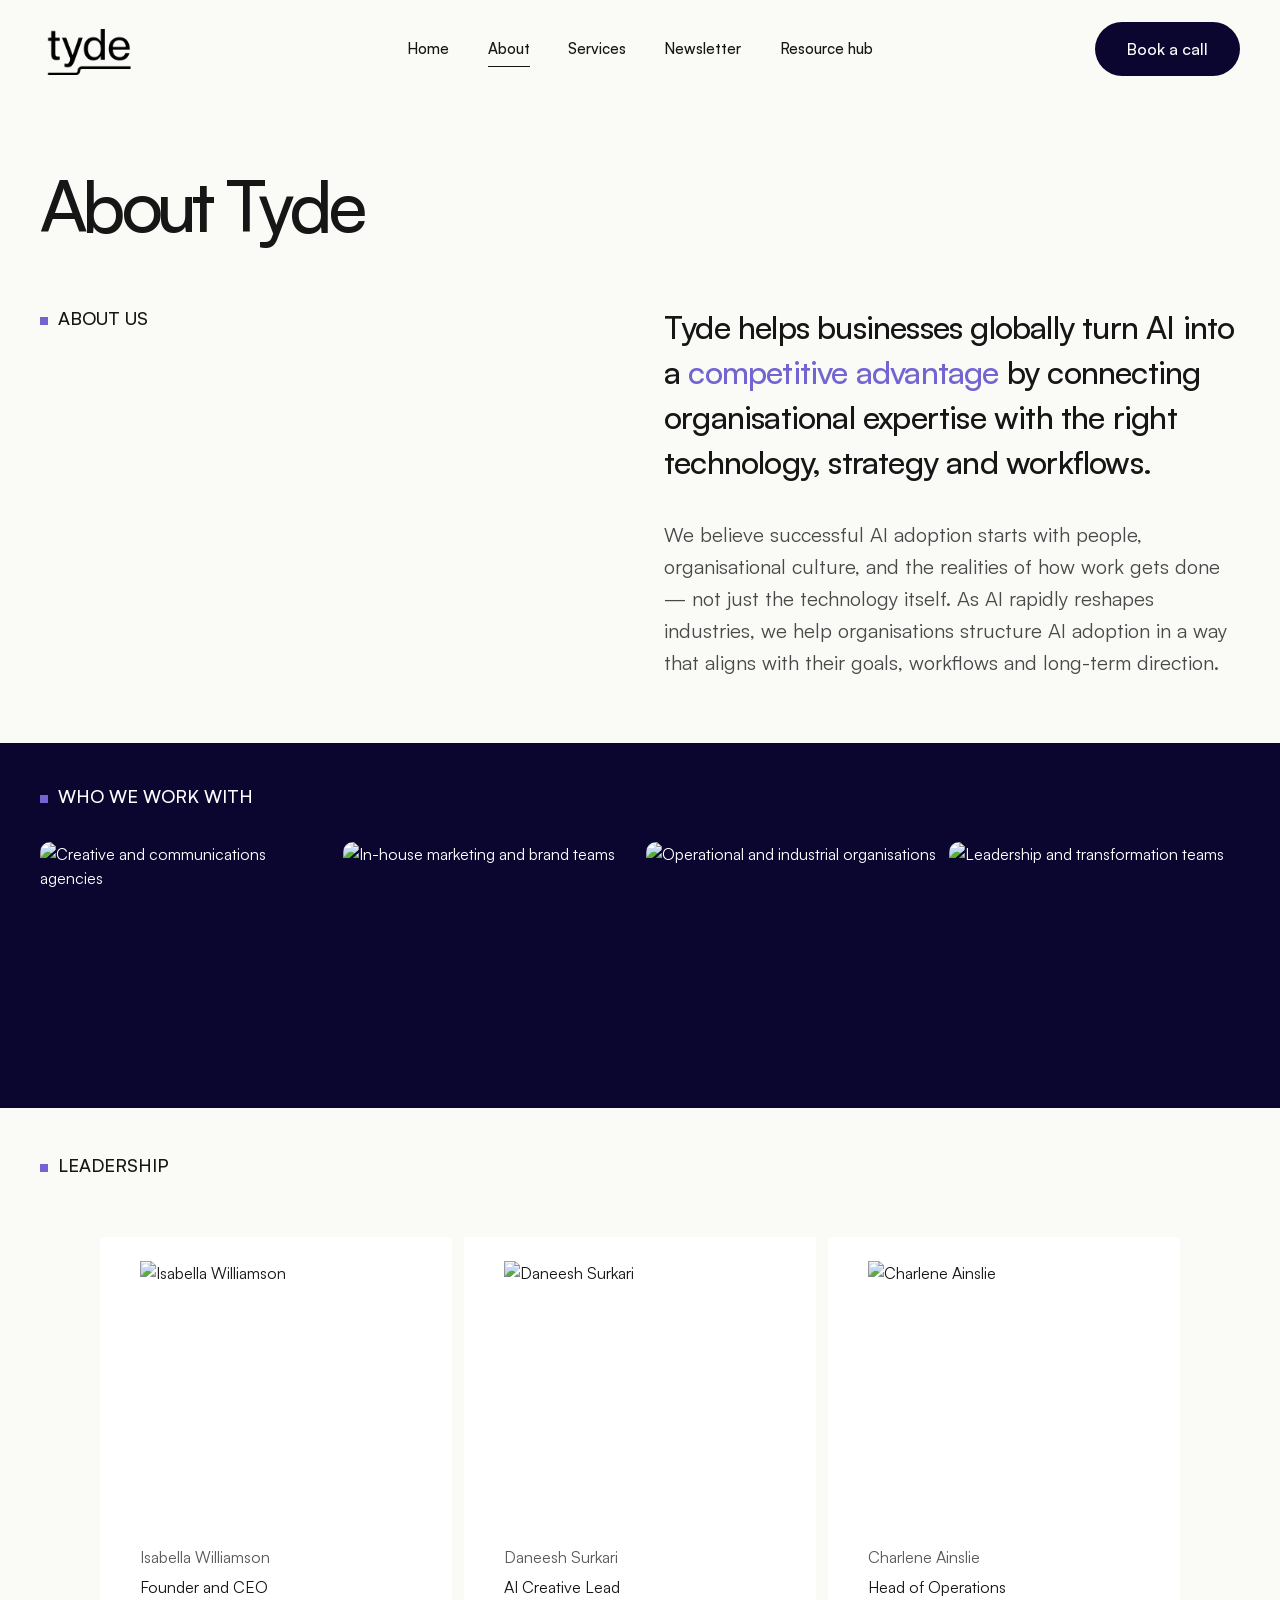
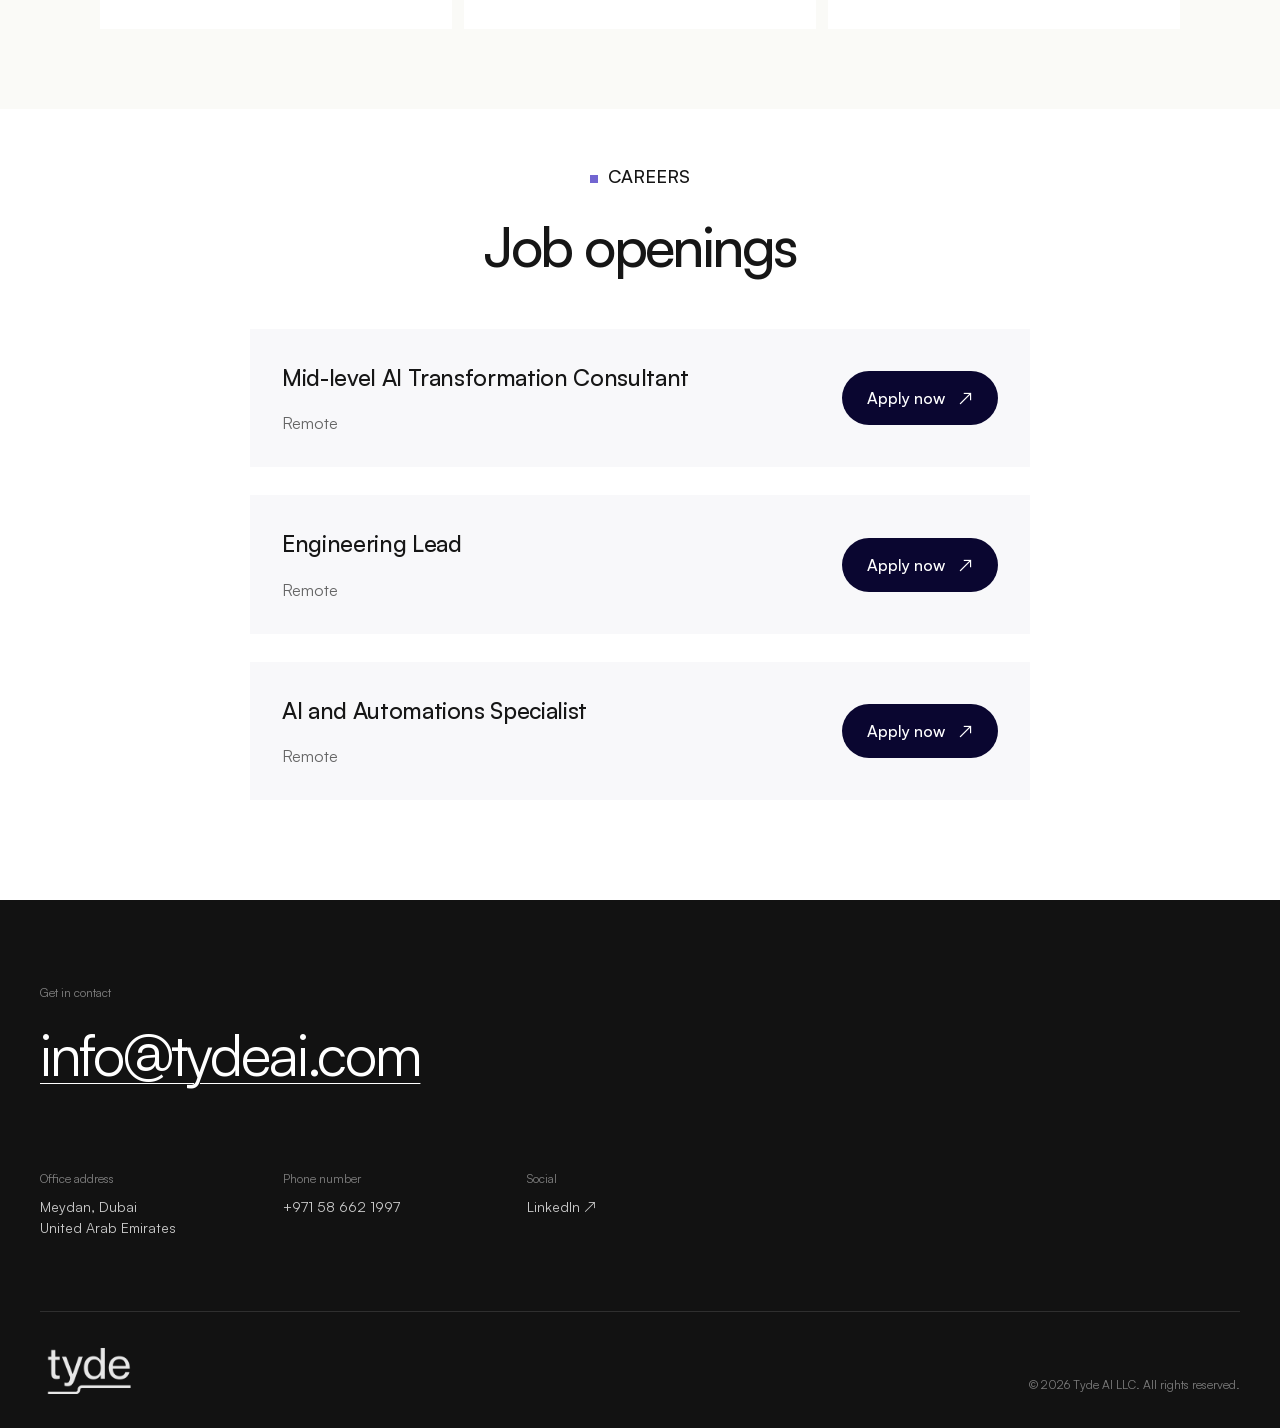
==== about/index.html @ 2a37d193 "adding sub pages" ====
<!doctype html>
<html lang="en">
  <head>
    <meta charset="UTF-8" />
    <meta name="viewport" content="width=device-width, initial-scale=1.0" />
    <meta name="description" content="Meet Tyde: the people helping organisations turn AI into a competitive advantage. Explore our leadership team and career opportunities." />
    <meta name="theme-color" content="#0a0630" />
    <meta property="og:title" content="About | Tyde" />
    <meta property="og:description" content="Meet Tyde: the people helping organisations turn AI into a competitive advantage. Explore our leadership team and career opportunities." />
    <meta property="og:type" content="website" />
    <meta property="og:image" content="https://tydeai.github.io/assets/tyde-social.png" />
    <title>About | Tyde</title>
    <link rel="icon" href="../assets/tyde-mark.png" />
    <link rel="stylesheet" href="../styles.css" />
    <link rel="stylesheet" href="../pages.css" />
    <script src="../script.js" defer></script>
  </head>
  <body class="inner-page about-page">
    <a class="skip-link" href="#main-content">Skip to main content</a>
    <header class="site-header" data-header>
      <div class="nav-shell">
        <a class="brand" href="../" aria-label="Tyde home"><img src="../assets/tyde-logo.png" alt="Tyde" width="98" height="98" /></a>
        <button class="menu-toggle" type="button" aria-expanded="false" aria-controls="primary-navigation" aria-label="Open navigation"><span></span><span></span></button>
        <nav id="primary-navigation" class="primary-nav" aria-label="Primary navigation">
          <a href="../">Home</a>
          <a href="../about/" aria-current="page">About</a>
          <a href="../services/">Services</a>
          <a href="../newsletter/">Newsletter</a>
          <a href="../resources/">Resource hub</a>
          <a class="mobile-nav-cta" href="#contact">Book a call ↗</a>
        </nav>
        <a class="button button--dark header-cta" href="#contact">Book a call</a>
      </div>
    </header>
    <main id="main-content">
      <section class="page-intro" aria-labelledby="about-title">
        <div class="section-shell">
          <h1 id="about-title" class="page-title">About Tyde</h1>
          <div class="intro-grid">
            <p class="page-kicker">About us</p>
            <div class="intro-copy">
              <h2>Tyde helps businesses globally turn AI into a <span class="accent-text">competitive advantage</span> by connecting organisational expertise with the right technology, strategy and workflows.</h2>
              <p>We believe successful AI adoption starts with people, organisational culture, and the realities of how work gets done — not just the technology itself. As AI rapidly reshapes industries, we help organisations structure AI adoption in a way that aligns with their goals, workflows and long-term direction.</p>
            </div>
          </div>
        </div>
      </section>
      <section class="audience-section" aria-labelledby="audience-title">
        <div class="section-shell">
          <h2 id="audience-title" class="page-kicker">Who we work with</h2>
          <div class="audience-grid">
            <img src="../assets/about/audience-1.png" alt="Creative and communications agencies" width="380" height="290" loading="lazy" />
            <img src="../assets/about/audience-2.png" alt="In-house marketing and brand teams" width="380" height="290" loading="lazy" />
            <img src="../assets/about/audience-3.png" alt="Operational and industrial organisations" width="380" height="290" loading="lazy" />
            <img src="../assets/about/audience-4.png" alt="Leadership and transformation teams" width="380" height="290" loading="lazy" />
          </div>
        </div>
      </section>
      <section class="leadership-section" aria-labelledby="leadership-title">
        <div class="section-shell">
          <h2 id="leadership-title" class="page-kicker">Leadership</h2>
          <div class="team-grid">
            <article class="team-card">
              <img src="../assets/about/isabella-williamson.png" alt="Isabella Williamson" width="400" height="400" loading="lazy" />
              <h3>Isabella Williamson</h3>
              <p>Founder and CEO</p>
            </article>
            <article class="team-card">
              <img src="../assets/about/daneesh-surkari.png" alt="Daneesh Surkari" width="400" height="400" loading="lazy" />
              <h3>Daneesh Surkari</h3>
              <p>AI Creative Lead</p>
            </article>
            <article class="team-card">
              <img src="../assets/about/charlene-ainslie.png" alt="Charlene Ainslie" width="400" height="400" loading="lazy" />
              <h3>Charlene Ainslie</h3>
              <p>Head of Operations</p>
            </article>
          </div>
        </div>
      </section>
      <section class="careers-section" aria-labelledby="careers-title">
        <div class="section-shell">
          <p class="page-kicker">Careers</p>
          <h2 id="careers-title">Job openings</h2>
          <div class="job-list">
            <article class="job-card">
              <div><h3>Mid-level AI Transformation Consultant</h3><p>Remote</p></div>
              <a class="button button--dark" href="https://www.linkedin.com/company/102561746" target="_blank" rel="noopener noreferrer" aria-label="Apply for Mid-level AI Transformation Consultant on LinkedIn">Apply now <span aria-hidden="true">↗</span></a>
            </article>
            <article class="job-card">
              <div><h3>Engineering Lead</h3><p>Remote</p></div>
              <a class="button button--dark" href="https://www.linkedin.com/company/102561746" target="_blank" rel="noopener noreferrer" aria-label="Apply for Engineering Lead on LinkedIn">Apply now <span aria-hidden="true">↗</span></a>
            </article>
            <article class="job-card">
              <div><h3>AI and Automations Specialist</h3><p>Remote</p></div>
              <a class="button button--dark" href="https://www.linkedin.com/company/102561746" target="_blank" rel="noopener noreferrer" aria-label="Apply for AI and Automations Specialist on LinkedIn">Apply now <span aria-hidden="true">↗</span></a>
            </article>
          </div>
        </div>
      </section>
    </main>

    <footer id="contact" class="site-footer">
      <div class="footer-shell">
        <div class="footer-intro">
          <p>Get in contact</p>
          <a href="mailto:info@tydeai.com">info@tydeai.com</a>
        </div>
        <div class="footer-details">
          <div><p>Office address</p><address>Meydan, Dubai<br />United Arab Emirates</address></div>
          <div><p>Phone number</p><a href="tel:+971586621997">+971 58 662 1997</a></div>
          <div><p>Social</p><a href="https://www.linkedin.com/company/102561746" target="_blank" rel="noopener noreferrer">LinkedIn ↗</a></div>
        </div>
        <div class="footer-bottom">
          <a class="brand brand--footer" href="../" aria-label="Tyde home"><img src="../assets/tyde-logo.png" alt="Tyde" width="98" height="98" /></a>
          <p>© <span data-year>2026</span> Tyde AI LLC. All rights reserved.</p>
        </div>
      </div>
    </footer>
  </body>
</html>
---- styles.css ----
@font-face {
  font-family: "Satoshi";
  src: url("assets/fonts/satoshi-regular.woff2") format("woff2");
  font-display: swap;
  font-style: normal;
  font-weight: 400;
}

@font-face {
  font-family: "Satoshi";
  src: url("assets/fonts/satoshi-medium.woff2") format("woff2");
  font-display: swap;
  font-style: normal;
  font-weight: 500 600;
}

@font-face {
  font-family: "Satoshi";
  src: url("assets/fonts/satoshi-bold.woff2") format("woff2");
  font-display: swap;
  font-style: normal;
  font-weight: 700;
}

:root {
  --ink: #161616;
  --navy: #0a0630;
  --navy-soft: #171143;
  --violet: #7265d1;
  --violet-light: #aaa0f0;
  --paper: #fafaf7;
  --white: #ffffff;
  --line: rgba(22, 22, 22, 0.16);
  --dark-line: rgba(255, 255, 255, 0.18);
  --shell: min(1280px, calc(100vw - 80px));
  --radius-pill: 999px;
  --ease: cubic-bezier(0.2, 0.75, 0.25, 1);
}

* {
  box-sizing: border-box;
}

html {
  scroll-behavior: smooth;
  scroll-padding-top: 110px;
}

body {
  margin: 0;
  background: var(--paper);
  color: var(--ink);
  font-family: "Satoshi", Arial, sans-serif;
  font-size: 16px;
  line-height: 1.5;
  -webkit-font-smoothing: antialiased;
}

body.nav-open {
  overflow: hidden;
}

a {
  color: inherit;
}

button,
a {
  -webkit-tap-highlight-color: transparent;
}

button {
  font: inherit;
}

img,
svg {
  display: block;
  max-width: 100%;
}

h1,
h2,
h3,
p,
blockquote {
  margin: 0;
}

[hidden] {
  display: none !important;
}

.skip-link {
  position: fixed;
  top: 12px;
  left: 12px;
  z-index: 100;
  padding: 10px 16px;
  border-radius: var(--radius-pill);
  background: var(--white);
  color: var(--ink);
  transform: translateY(-180%);
  transition: transform 180ms ease;
}

.skip-link:focus {
  transform: translateY(0);
}

.site-header {
  position: fixed;
  inset: 0 0 auto;
  z-index: 30;
  padding: 22px 0;
  transition: background 250ms ease, padding 250ms ease, box-shadow 250ms ease;
}

.site-header.is-scrolled {
  padding: 14px 0;
  background: rgba(250, 250, 247, 0.9);
  box-shadow: 0 1px 0 rgba(22, 22, 22, 0.08);
  backdrop-filter: blur(18px);
}

.nav-shell,
.section-shell,
.footer-shell {
  width: var(--shell);
  margin-inline: auto;
}

.nav-shell {
  display: grid;
  grid-template-columns: 1fr auto 1fr;
  align-items: center;
}

.brand {
  display: block;
  width: 98px;
  height: 52px;
  overflow: hidden;
  text-decoration: none;
}

.brand img {
  width: 98px;
  height: auto;
  max-width: none;
  transform: translateY(-20px);
}

.primary-nav {
  display: flex;
  align-items: center;
  gap: clamp(22px, 3vw, 42px);
}

.primary-nav a {
  position: relative;
  color: var(--ink);
  font-size: 15px;
  font-weight: 500;
  text-decoration: none;
}

.primary-nav a::after {
  position: absolute;
  right: 0;
  bottom: -7px;
  left: 0;
  height: 1px;
  background: currentColor;
  content: "";
  transform: scaleX(0);
  transform-origin: right;
  transition: transform 220ms var(--ease);
}

.primary-nav a:hover::after,
.primary-nav a:focus-visible::after,
.primary-nav a[aria-current="page"]::after {
  transform: scaleX(1);
  transform-origin: left;
}

.button {
  display: inline-flex;
  align-items: center;
  justify-content: center;
  min-height: 54px;
  padding: 0 29px;
  border: 1px solid transparent;
  border-radius: var(--radius-pill);
  font-weight: 600;
  text-decoration: none;
  transition: background 220ms ease, color 220ms ease, transform 220ms var(--ease), border-color 220ms ease;
}

.button:hover {
  transform: translateY(-2px);
}

.button--dark {
  background: var(--navy);
  color: var(--white);
}

.button--dark:hover,
.button--dark:focus-visible {
  background: var(--violet);
}

.header-cta {
  justify-self: end;
  min-height: 54px;
  padding-inline: 31px;
}

.menu-toggle {
  display: none;
}

.primary-nav .mobile-nav-cta {
  display: none;
}

:focus-visible {
  outline: 2px solid var(--violet);
  outline-offset: 5px;
}

.text-link {
  display: inline-flex;
  align-items: center;
  gap: 16px;
  margin-top: 28px;
  padding-bottom: 6px;
  border-bottom: 1px solid currentColor;
  font-weight: 500;
  text-decoration: none;
}

.hero {
  position: relative;
  display: flex;
  min-height: 670px;
  padding: 150px 0 50px;
  overflow: hidden;
}

.dot-grid {
  background-color: var(--paper);
  background-image: radial-gradient(rgba(10, 6, 48, 0.08) 1.05px, transparent 1.05px);
  background-size: 23px 23px;
}

.hero::after {
  position: absolute;
  top: 80px;
  right: -190px;
  width: 660px;
  height: 660px;
  border: 1px solid rgba(114, 101, 209, 0.15);
  border-radius: 50%;
  content: "";
  pointer-events: none;
}

.hero-inner {
  position: relative;
  z-index: 1;
  display: flex;
  flex: 0 1 var(--shell);
  flex-direction: column;
  width: var(--shell);
  margin-inline: auto;
}

.eyebrow,
.section-kicker {
  text-transform: uppercase;
  letter-spacing: 0.12em;
  font-size: 12px;
  font-weight: 600;
}

.eyebrow {
  display: flex;
  align-items: center;
  gap: 16px;
  margin-top: 20px;
  text-transform: none;
  letter-spacing: 0;
  font-size: 18px;
  font-weight: 400;
}

.eyebrow span {
  width: 30px;
  height: 1px;
  background: currentColor;
}

.hero-title {
  max-width: 780px;
  min-height: 3.6em;
  margin-top: 36px;
  font-size: clamp(56px, 5.56vw, 80px);
  font-weight: 500;
  letter-spacing: -0.05em;
  line-height: 1.2;
  white-space: pre-line;
}

.hero-title::after {
  display: inline-block;
  width: 0.08em;
  height: 0.74em;
  margin-left: 0.08em;
  background: var(--violet);
  content: "";
  animation: blink 900ms steps(2, start) infinite;
}

.hero-title.is-complete::after {
  opacity: 0;
  animation: none;
}

.hero-footer {
  display: flex;
  align-items: flex-end;
  justify-content: space-between;
  margin-top: auto;
}

.social-link {
  display: grid;
  width: 42px;
  height: 42px;
  border: 1px solid rgba(22, 22, 22, 0.25);
  border-radius: 50%;
  place-items: center;
  font-size: 13px;
  font-weight: 600;
  text-decoration: none;
  transition: background 200ms ease, color 200ms ease;
}

.social-link:hover,
.social-link:focus-visible {
  background: var(--navy);
  color: var(--white);
}

.section-dark {
  background: var(--navy);
  color: var(--white);
}

.quote-panel {
  display: grid;
  min-height: 365px;
  padding: 72px 24px;
  place-items: center;
}

.quote-inner {
  width: min(700px, 100%);
  text-align: center;
}

.quote-inner blockquote {
  color: var(--violet);
  font-size: clamp(25px, 2.4vw, 36px);
  font-weight: 400;
  letter-spacing: -0.035em;
  line-height: 1.24;
}

.quote-inner blockquote strong {
  color: var(--white);
  font-weight: 400;
}

.quote-inner p {
  margin-top: 25px;
  color: rgba(255, 255, 255, 0.65);
  font-size: 14px;
}

.logo-strip {
  overflow: hidden;
  border-bottom: 1px solid var(--line);
  background: var(--white);
}

.logo-track {
  display: flex;
  width: max-content;
  animation: marquee 32s linear infinite;
}

.logo-set {
  display: grid;
  grid-template-columns: repeat(8, 175px);
}

.logo-set img {
  width: 100%;
  height: 140px;
  padding: 18px;
  border-right: 1px solid rgba(22, 22, 22, 0.06);
  object-fit: contain;
  filter: grayscale(1);
}

.logo-strip:hover .logo-track {
  animation-play-state: paused;
}

.services {
  padding: 120px 0 130px;
}

.services .section-kicker,
.testimonials .section-kicker {
  color: var(--violet-light);
}

.services-layout {
  display: grid;
  grid-template-columns: minmax(260px, 0.8fr) minmax(480px, 1.2fr);
  gap: clamp(50px, 8vw, 120px);
  margin-top: 34px;
}

.services-intro h2,
.partner-heading h2,
.cta-inner h2 {
  font-size: clamp(42px, 6vw, 78px);
  font-weight: 400;
  letter-spacing: -0.052em;
  line-height: 1.03;
}

.services-intro p {
  max-width: 430px;
  margin-top: 30px;
  color: rgba(255, 255, 255, 0.65);
  font-size: 18px;
}

.accordion {
  border-top: 1px solid var(--dark-line);
}

.accordion-item {
  border-bottom: 1px solid var(--dark-line);
}

.accordion-item h3 {
  font-size: inherit;
}

.accordion-item button {
  display: flex;
  align-items: center;
  justify-content: space-between;
  width: 100%;
  padding: 23px 0;
  border: 0;
  background: none;
  color: var(--white);
  cursor: pointer;
  text-align: left;
  font-size: clamp(18px, 2vw, 23px);
}

.accordion-icon {
  position: relative;
  flex: 0 0 32px;
  width: 32px;
  height: 32px;
  margin-left: 20px;
  border: 1px solid rgba(255, 255, 255, 0.42);
  border-radius: 50%;
}

.accordion-icon::before,
.accordion-icon::after {
  position: absolute;
  top: 50%;
  left: 50%;
  width: 12px;
  height: 1px;
  background: var(--white);
  content: "";
  transform: translate(-50%, -50%);
  transition: transform 220ms ease;
}

.accordion-icon::after {
  transform: translate(-50%, -50%) rotate(90deg);
}

.accordion-item.is-open .accordion-icon::after {
  transform: translate(-50%, -50%) rotate(0deg);
}

.accordion-panel {
  display: grid;
  grid-template-rows: 0fr;
  opacity: 0;
  transition: grid-template-rows 360ms var(--ease), opacity 300ms ease;
}

.accordion-panel > div {
  overflow: hidden;
}

.accordion-panel p {
  max-width: 610px;
  padding: 0 54px 26px 0;
  color: rgba(255, 255, 255, 0.65);
  line-height: 1.7;
}

.accordion-item.is-open .accordion-panel {
  grid-template-rows: 1fr;
  opacity: 1;
}

.partner-section {
  padding: 130px 0;
  overflow: hidden;
}

.partner-heading {
  display: grid;
  grid-template-columns: 0.55fr 1.45fr;
  align-items: start;
  gap: 40px;
}

.partner-heading h2 {
  max-width: 840px;
}

.partner-heading h2 span {
  color: var(--violet);
}

.partner-copy {
  max-width: 670px;
  margin: 48px 0 78px auto;
  color: #555;
  font-size: 18px;
  line-height: 1.65;
}

.partner-grid {
  display: grid;
  grid-template-columns: repeat(3, 1fr);
  border-top: 1px solid var(--line);
  border-bottom: 1px solid var(--line);
}

.partner-card {
  position: relative;
  min-height: 430px;
  padding: 40px 34px 36px;
  border-right: 1px solid var(--line);
  transition: background 280ms ease, color 280ms ease, transform 280ms var(--ease);
}

.partner-card:last-child {
  border-right: 0;
}

.partner-card:hover {
  z-index: 1;
  background: var(--navy);
  color: var(--white);
  transform: translateY(-9px);
}

.line-icon {
  width: 52px;
  height: 52px;
  color: var(--violet);
}

.line-icon svg {
  fill: none;
  stroke: currentColor;
  stroke-linecap: round;
  stroke-linejoin: round;
  stroke-width: 1.5;
}

.card-number {
  position: absolute;
  top: 42px;
  right: 34px;
  color: #888;
  font-size: 12px;
}

.partner-card h3 {
  max-width: 250px;
  margin-top: 80px;
  font-size: clamp(24px, 2.7vw, 34px);
  font-weight: 400;
  letter-spacing: -0.035em;
  line-height: 1.12;
}

.partner-card > p:not(.card-number) {
  margin-top: 18px;
  color: #666;
}

.partner-card:hover > p:not(.card-number) {
  color: rgba(255, 255, 255, 0.68);
}

.partner-card a {
  position: absolute;
  right: 34px;
  bottom: 34px;
  left: 34px;
  display: flex;
  justify-content: space-between;
  padding-top: 18px;
  border-top: 1px solid var(--line);
  font-size: 14px;
  font-weight: 600;
  text-decoration: none;
}

.partner-card:hover a {
  border-color: var(--dark-line);
}

.testimonials {
  padding: 108px 0 112px;
}

.testimonial-topline {
  display: flex;
  align-items: center;
  justify-content: space-between;
}

.carousel-controls {
  display: flex;
  gap: 10px;
}

.carousel-controls button {
  display: grid;
  width: 44px;
  height: 44px;
  border: 1px solid var(--dark-line);
  border-radius: 50%;
  background: transparent;
  color: var(--white);
  cursor: pointer;
  place-items: center;
  transition: background 180ms ease, color 180ms ease;
}

.carousel-controls button:hover,
.carousel-controls button:focus-visible {
  background: var(--white);
  color: var(--navy);
}

.testimonial-stage {
  position: relative;
  min-height: 360px;
  margin-top: 68px;
}

.testimonial-slide {
  display: grid;
  grid-template-columns: 1.5fr 0.5fr;
  gap: clamp(50px, 8vw, 120px);
  align-items: end;
  animation: testimonialIn 500ms var(--ease) both;
}

.testimonial-slide blockquote {
  color: var(--white);
  font-size: clamp(29px, 4vw, 52px);
  font-weight: 400;
  letter-spacing: -0.04em;
  line-height: 1.18;
}

.testimonial-slide p {
  padding-bottom: 8px;
  color: rgba(255, 255, 255, 0.56);
  font-size: 14px;
}

.testimonial-slide p strong,
.testimonial-slide p span {
  display: block;
}

.testimonial-slide p strong {
  margin-bottom: 6px;
  color: var(--white);
  font-size: 16px;
  font-weight: 500;
}

.carousel-dots {
  display: flex;
  gap: 8px;
  margin-top: 34px;
}

.carousel-dots button {
  width: 28px;
  height: 3px;
  padding: 0;
  border: 0;
  background: rgba(255, 255, 255, 0.25);
  cursor: pointer;
  transition: background 180ms ease, width 240ms var(--ease);
}

.carousel-dots button.is-active {
  width: 54px;
  background: var(--violet-light);
}

.cta-section {
  position: relative;
  display: grid;
  min-height: 530px;
  padding: 90px 24px;
  overflow: hidden;
  place-items: center;
  text-align: center;
}

.cta-inner {
  position: relative;
  z-index: 1;
  width: min(850px, 100%);
}

.cta-inner h2 {
  margin: 18px 0 36px;
}

.cta-orbit {
  position: absolute;
  border: 1px solid rgba(114, 101, 209, 0.22);
  border-radius: 50%;
}

.cta-orbit--one {
  width: 430px;
  height: 430px;
  top: -280px;
  left: -130px;
}

.cta-orbit--two {
  right: -220px;
  bottom: -380px;
  width: 650px;
  height: 650px;
  box-shadow: 0 0 0 100px rgba(114, 101, 209, 0.035), 0 0 0 200px rgba(114, 101, 209, 0.025);
}

.site-footer {
  padding: 84px 0 34px;
  background: #121212;
  color: var(--white);
}

.footer-intro {
  display: flex;
  flex-direction: column;
  gap: 9px;
}

.footer-intro p,
.footer-details p {
  color: rgba(255, 255, 255, 0.47);
  font-size: 12px;
}

.footer-intro > a {
  width: fit-content;
  font-size: clamp(31px, 4.5vw, 58px);
  letter-spacing: -0.04em;
  text-decoration-thickness: 1px;
  text-underline-offset: 7px;
}

.footer-details {
  display: grid;
  grid-template-columns: repeat(3, 1fr);
  gap: 30px;
  max-width: 700px;
  margin-top: 72px;
}

.footer-details address,
.footer-details a {
  display: inline-block;
  margin-top: 8px;
  color: rgba(255, 255, 255, 0.78);
  font-size: 14px;
  font-style: normal;
  text-decoration: none;
}

.footer-bottom {
  display: flex;
  align-items: flex-end;
  justify-content: space-between;
  margin-top: 72px;
  padding-top: 30px;
  border-top: 1px solid rgba(255, 255, 255, 0.12);
}

.brand--footer {
  filter: invert(1);
  opacity: 0.9;
}

.footer-bottom p {
  color: rgba(255, 255, 255, 0.45);
  font-size: 12px;
}

.js .reveal {
  opacity: 0;
  transform: translateY(24px);
  transition: opacity 700ms var(--ease), transform 700ms var(--ease);
}

.js .reveal.is-visible {
  opacity: 1;
  transform: translateY(0);
}

.js .hero .reveal {
  opacity: 1;
  transform: none;
}

@keyframes blink {
  50% {
    opacity: 0;
  }
}

@keyframes marquee {
  to {
    transform: translateX(-50%);
  }
}

@keyframes testimonialIn {
  from {
    opacity: 0;
    transform: translateY(16px);
  }
  to {
    opacity: 1;
    transform: translateY(0);
  }
}

@media (max-width: 960px) {
  :root {
    --shell: min(100% - 40px, 760px);
  }

  .site-header {
    padding: 18px 0;
  }

  .nav-shell {
    grid-template-columns: 1fr auto;
  }

  .header-cta {
    display: none;
  }

  .menu-toggle {
    position: relative;
    z-index: 2;
    display: grid;
    width: 48px;
    height: 48px;
    padding: 0;
    border: 1px solid rgba(22, 22, 22, 0.18);
    border-radius: 50%;
    background: var(--paper);
    cursor: pointer;
    place-content: center;
    gap: 6px;
  }

  .menu-toggle span {
    width: 18px;
    height: 1px;
    background: var(--ink);
    transition: transform 200ms ease;
  }

  .menu-toggle[aria-expanded="true"] span:first-child {
    transform: translateY(3.5px) rotate(45deg);
  }

  .menu-toggle[aria-expanded="true"] span:last-child {
    transform: translateY(-3.5px) rotate(-45deg);
  }

  .primary-nav {
    position: fixed;
    inset: 0;
    z-index: 1;
    display: flex;
    flex-direction: column;
    align-items: flex-start;
    justify-content: center;
    gap: 18px;
    padding: 100px max(24px, calc((100vw - 760px) / 2));
    background: var(--navy);
    opacity: 0;
    visibility: hidden;
    pointer-events: none;
    transform: translateY(-16px);
    transition: opacity 240ms ease, transform 240ms var(--ease);
  }

  .primary-nav.is-open {
    opacity: 1;
    visibility: visible;
    pointer-events: auto;
    transform: translateY(0);
  }

  .primary-nav a {
    color: var(--white);
    font-size: clamp(30px, 7vw, 54px);
    font-weight: 400;
    letter-spacing: -0.035em;
  }

  .primary-nav .mobile-nav-cta {
    display: inline-flex;
    margin-top: 18px;
    color: var(--violet-light);
    font-size: 22px;
  }

  html:not(.js) .site-header {
    position: relative;
    background: var(--paper);
  }

  html:not(.js) .nav-shell {
    display: flex;
    flex-wrap: wrap;
    gap: 20px;
  }

  html:not(.js) .menu-toggle {
    display: none;
  }

  html:not(.js) .primary-nav {
    position: static;
    flex-direction: row;
    flex-wrap: wrap;
    gap: 16px;
    padding: 0;
    opacity: 1;
    visibility: visible;
    pointer-events: auto;
    transform: none;
    background: transparent;
  }

  html:not(.js) .primary-nav a {
    color: var(--navy);
    font-size: 16px;
  }

  .services-layout {
    grid-template-columns: 1fr;
  }

  .services-intro p {
    max-width: 580px;
  }

  .partner-heading {
    grid-template-columns: 1fr;
    gap: 24px;
  }

  .partner-copy {
    margin-left: 0;
  }

  .partner-grid {
    grid-template-columns: 1fr;
    border-bottom: 0;
  }

  .partner-card {
    min-height: 350px;
    border-right: 0;
    border-bottom: 1px solid var(--line);
  }

  .testimonial-slide {
    grid-template-columns: 1fr;
    gap: 40px;
  }

  .testimonial-stage {
    min-height: 430px;
  }
}

@media (max-width: 640px) {
  :root {
    --shell: calc(100vw - 32px);
  }

  .brand {
    width: 82px;
  }

  .hero {
    min-height: 660px;
    padding-top: 124px;
  }

  .hero::after {
    top: 210px;
    right: -300px;
  }

  .eyebrow {
    gap: 11px;
    margin-top: 12px;
    font-size: 15px;
  }

  .eyebrow span {
    width: 20px;
  }

  .hero-title {
    min-height: 3.7em;
    margin-top: 32px;
    font-size: clamp(44px, 12vw, 56px);
    line-height: 1.08;
  }

  .hero-footer .button {
    min-height: 50px;
    padding-inline: 23px;
  }

  .quote-panel {
    min-height: 400px;
    padding-inline: 20px;
  }

  .logo-set {
    grid-template-columns: repeat(8, 136px);
  }

  .logo-set img {
    height: 112px;
    padding: 28px;
  }

  .services,
  .partner-section,
  .testimonials {
    padding: 84px 0;
  }

  .services-layout {
    gap: 52px;
    margin-top: 24px;
  }

  .services-intro h2,
  .partner-heading h2,
  .cta-inner h2 {
    font-size: 42px;
  }

  .accordion-item button {
    padding: 20px 0;
    font-size: 17px;
  }

  .accordion-panel p {
    padding-right: 0;
  }

  .partner-copy {
    margin: 34px 0 54px;
    font-size: 16px;
  }

  .partner-card {
    padding-inline: 24px;
  }

  .partner-card a {
    right: 24px;
    left: 24px;
  }

  .testimonial-stage {
    min-height: 510px;
    margin-top: 46px;
  }

  .testimonial-slide blockquote {
    font-size: 29px;
  }

  .cta-section {
    min-height: 500px;
  }

  .footer-details {
    grid-template-columns: 1fr;
    gap: 28px;
    margin-top: 52px;
  }

  .footer-bottom {
    align-items: flex-start;
    flex-direction: column;
    gap: 28px;
  }
}

@media (prefers-reduced-motion: reduce) {
  html {
    scroll-behavior: auto;
  }

  *,
  *::before,
  *::after {
    scroll-behavior: auto !important;
    animation-duration: 0.01ms !important;
    animation-iteration-count: 1 !important;
    transition-duration: 0.01ms !important;
  }

  .js .reveal {
    opacity: 1;
    transform: none;
  }
}
---- pages.css ----
/* Shared styling for the four static inner pages. */
.inner-page .button {
  gap: 14px;
}

.button--light {
  background: var(--white);
  color: var(--navy);
}

.button--light:hover {
  background: #ddd6fa;
}

.page-intro {
  padding: 166px 0 64px;
}

.page-title {
  margin-bottom: 62px;
  font-size: clamp(48px, 5.6vw, 80px);
  font-weight: 500;
  letter-spacing: -0.065em;
  line-height: 1.08;
}

.intro-grid {
  display: grid;
  grid-template-columns: 1fr 1fr;
  gap: 48px;
}

.page-kicker {
  display: flex;
  align-items: baseline;
  gap: 10px;
  font-size: 18px;
  font-weight: 500;
  line-height: 1.5;
  text-transform: uppercase;
}

.page-kicker::before {
  flex: 0 0 8px;
  width: 8px;
  height: 8px;
  background: var(--violet);
  content: "";
}

.intro-copy h2 {
  font-size: 32px;
  font-weight: 500;
  letter-spacing: -0.025em;
  line-height: 1.4;
}

.intro-copy > p {
  margin-top: 34px;
  font-size: 20px;
  line-height: 1.6;
  color: #494949;
}

.accent-text {
  color: var(--violet);
}

/* About */
.audience-section {
  padding: 40px 0 44px;
  background: var(--navy);
  color: var(--white);
}

.audience-grid {
  display: grid;
  grid-template-columns: repeat(4, minmax(0, 1fr));
  gap: 12px;
  margin-top: 32px;
}

.audience-grid img {
  width: 100%;
  height: auto;
  border-radius: 10px;
}

.leadership-section {
  padding: 44px 0 80px;
}

.team-grid {
  display: grid;
  grid-template-columns: repeat(3, minmax(0, 1fr));
  gap: 12px;
  max-width: 1080px;
  margin: 58px auto 0;
}

.team-card {
  padding: 24px 40px 30px;
  background: var(--white);
}

.team-card img {
  width: 100%;
  height: auto;
  aspect-ratio: 1;
  object-fit: contain;
  object-position: bottom;
  margin-bottom: 12px;
}

.team-card h3 {
  color: #595959;
  font-size: 16px;
  font-weight: 400;
}

.team-card p {
  margin-top: 6px;
  font-size: 16px;
}

.careers-section {
  padding: 54px 0 100px;
  background: var(--white);
}

.careers-section > .section-shell > .page-kicker {
  justify-content: center;
}

.careers-section h2 {
  margin-top: 22px;
  text-align: center;
  font-size: 56px;
  font-weight: 500;
  letter-spacing: -0.045em;
  line-height: 1.2;
}

.job-list {
  display: grid;
  gap: 28px;
  max-width: 780px;
  margin: 50px auto 0;
}

.job-card {
  display: flex;
  align-items: center;
  justify-content: space-between;
  gap: 24px;
  padding: 32px;
  background: #f8f8fa;
}

.job-card h3 {
  font-size: 23px;
  font-weight: 500;
  letter-spacing: -0.015em;
}

.job-card p {
  margin-top: 16px;
  color: #666;
}

.job-card .button {
  flex-shrink: 0;
  padding-inline: 24px;
}

/* Services */
.service-detail {
  padding: 72px 0 42px;
  border-bottom: 32px solid var(--paper);
  background: #e8e8e8;
}

.service-detail:last-child {
  border-bottom: 0;
  margin-bottom: 120px;
}

.service-detail-grid {
  display: grid;
  grid-template-columns: 1.1fr 1fr;
  align-items: center;
  gap: 60px;
}

.service-detail-copy > p {
  margin-top: 20px;
  color: #555;
  line-height: 1.65;
}

.service-detail-copy > .page-kicker + p {
  margin-top: 30px;
}

.service-detail-copy .button {
  margin-top: 28px;
  font-size: 15px;
}

.service-detail-image {
  width: 300px;
  height: 300px;
  max-width: 100%;
  object-fit: cover;
  justify-self: start;
  margin-left: 24px;
}

/* Newsletter */
.newsletter-signup {
  min-height: 660px;
  padding: 180px 24px 96px;
  display: grid;
  place-items: center;
  text-align: center;
}

.newsletter-signup-inner {
  max-width: 580px;
}

.briefing-kicker {
  font-size: 12px;
  font-weight: 700;
  letter-spacing: 0.28em;
  text-transform: uppercase;
}

.newsletter-signup h1 {
  margin-top: 18px;
  font-size: 42px;
  font-weight: 700;
  letter-spacing: -0.045em;
  line-height: 1.2;
}

.newsletter-signup h1 em {
  color: var(--violet);
}

.signup-heading {
  margin-top: 28px;
  color: #737373;
  font-size: 30px;
  letter-spacing: -0.025em;
}

.signup-description {
  max-width: 430px;
  margin: 20px auto 0;
  color: #555;
  font-size: 17px;
  line-height: 1.6;
}

.signup-button {
  margin-top: 28px;
}

.signup-note {
  max-width: 340px;
  margin: 16px auto 0;
  color: #727272;
  font-size: 12px;
}

/* Resource hub */
.briefing-banner {
  position: relative;
  overflow: hidden;
  margin-top: 66px;
  padding: 72px 62px;
  background: #111025;
  color: var(--white);
}

.briefing-waves {
  position: absolute;
  width: 100%;
  height: 100%;
  inset: 0;
  color: #2c294f;
  opacity: 0.75;
  pointer-events: none;
}

.briefing-content {
  position: relative;
  z-index: 1;
}

.briefing-content h2 {
  margin-top: 24px;
  color: #b5a5ed;
  font-size: clamp(32px, 4.6vw, 64px);
  font-weight: 700;
  letter-spacing: -0.045em;
  line-height: 1.15;
}

.briefing-content h2 em {
  color: var(--white);
}

.briefing-content > p:not(.briefing-kicker) {
  max-width: 590px;
  margin-top: 32px;
  font-size: 22px;
  line-height: 1.5;
}

.briefing-content .button {
  margin-top: 32px;
}

.workshop-section {
  padding: 64px 0 80px;
  background: var(--white);
}

.workshop-panel {
  padding: 68px 80px 42px;
  background: #d4d3db;
}

.workshop-copy h2 {
  max-width: 860px;
  margin-top: 28px;
  font-size: 42px;
  font-weight: 500;
  letter-spacing: -0.025em;
  line-height: 1.3;
  text-transform: uppercase;
}

.workshop-date {
  margin-top: 26px;
  font-size: 18px;
}

.workshop-copy > p:last-child {
  max-width: 830px;
  margin-top: 26px;
  font-size: 20px;
  line-height: 1.6;
}

.video-player {
  position: relative;
  overflow: hidden;
  width: 100%;
  aspect-ratio: 16 / 9;
  margin-top: 40px;
  background: var(--navy);
}

.video-poster {
  position: relative;
  display: grid;
  width: 100%;
  height: 100%;
  place-items: center;
}

.video-poster img,
.video-player iframe {
  width: 100%;
  height: 100%;
  border: 0;
  object-fit: cover;
}

.video-poster:focus-visible {
  outline-offset: -5px;
}

.video-play-icon {
  position: absolute;
  display: grid;
  place-items: center;
  width: 78px;
  height: 56px;
  padding-left: 4px;
  border-radius: 14px;
  background: #f03;
  color: #fff;
  font-size: 27px;
  transition: transform 200ms ease;
}

.video-poster:hover .video-play-icon {
  transform: scale(1.1);
}

.video-fallback {
  display: inline-block;
  margin-top: 18px;
  font-size: 15px;
  text-underline-offset: 4px;
}

@media (max-width: 960px) {
  .page-intro {
    padding-top: 146px;
  }

  .intro-grid {
    grid-template-columns: 1fr;
    gap: 28px;
  }

  .intro-copy h2 {
    max-width: 700px;
  }

  .team-card {
    padding: 18px 20px 24px;
  }

  .service-detail-grid {
    grid-template-columns: 1.4fr 1fr;
    gap: 36px;
  }

  .service-detail-image {
    width: 100%;
    height: auto;
    aspect-ratio: 1;
    margin-left: 0;
  }

  .briefing-banner {
    padding: 54px 40px;
  }

  .workshop-panel {
    padding: 48px 40px 32px;
  }
}

@media (max-width: 640px) {
  .page-intro {
    padding: 140px 0 48px;
  }

  .page-title {
    margin-bottom: 42px;
    font-size: 46px;
  }

  .page-kicker {
    gap: 9px;
    font-size: 15px;
  }

  .page-kicker::before {
    flex-basis: 6px;
    width: 6px;
    height: 6px;
  }

  .intro-copy h2 {
    font-size: 26px;
  }

  .intro-copy > p {
    margin-top: 24px;
    font-size: 17px;
  }

  .audience-grid {
    grid-template-columns: repeat(2, minmax(0, 1fr));
    gap: 8px;
    margin-top: 24px;
  }

  .leadership-section {
    padding: 40px 0 48px;
  }

  .team-grid {
    grid-template-columns: 1fr;
    gap: 16px;
    max-width: 370px;
    margin-top: 30px;
  }

  .team-card {
    padding: 24px 36px 28px;
  }

  .careers-section {
    padding: 48px 0 64px;
  }

  .careers-section h2 {
    font-size: 42px;
  }

  .job-list {
    gap: 16px;
    margin-top: 32px;
  }

  .job-card {
    align-items: flex-start;
    flex-direction: column;
    gap: 24px;
    padding: 26px;
  }

  .job-card h3 {
    font-size: 21px;
  }

  .job-card p {
    margin-top: 10px;
  }

  .service-detail {
    padding: 42px 0;
    border-bottom-width: 20px;
  }

  .service-detail:last-child {
    margin-bottom: 64px;
  }

  .service-detail-grid {
    grid-template-columns: 1fr;
    gap: 32px;
  }

  .service-detail-image {
    max-width: 300px;
    justify-self: center;
  }

  .service-detail-copy .button {
    max-width: 100%;
    padding: 14px 22px;
    text-align: center;
  }

  .newsletter-signup {
    min-height: 650px;
    padding: 156px 20px 76px;
    text-align: left;
  }

  .newsletter-signup h1 {
    font-size: 34px;
  }

  .briefing-kicker {
    font-size: 10px;
    letter-spacing: 0.22em;
  }

  .signup-heading {
    font-size: 26px;
  }

  .signup-description,
  .signup-note {
    margin-left: 0;
  }

  .briefing-banner {
    margin-top: 40px;
    padding: 42px 24px;
  }

  .briefing-waves {
    opacity: 0.4;
  }

  .briefing-content h2 {
    max-width: 320px;
    font-size: 44px;
    line-height: 1.1;
  }

  .briefing-content > p:not(.briefing-kicker) {
    margin-top: 24px;
    font-size: 18px;
  }

  .workshop-section {
    padding: 36px 0 48px;
  }

  .workshop-panel {
    padding: 30px 20px 26px;
  }

  .workshop-copy h2 {
    margin-top: 22px;
    font-size: 28px;
    overflow-wrap: anywhere;
  }

  .workshop-date,
  .workshop-copy > p:last-child {
    font-size: 17px;
  }

  .video-player {
    margin-top: 28px;
  }

  .video-play-icon {
    width: 58px;
    height: 42px;
    font-size: 22px;
  }
}
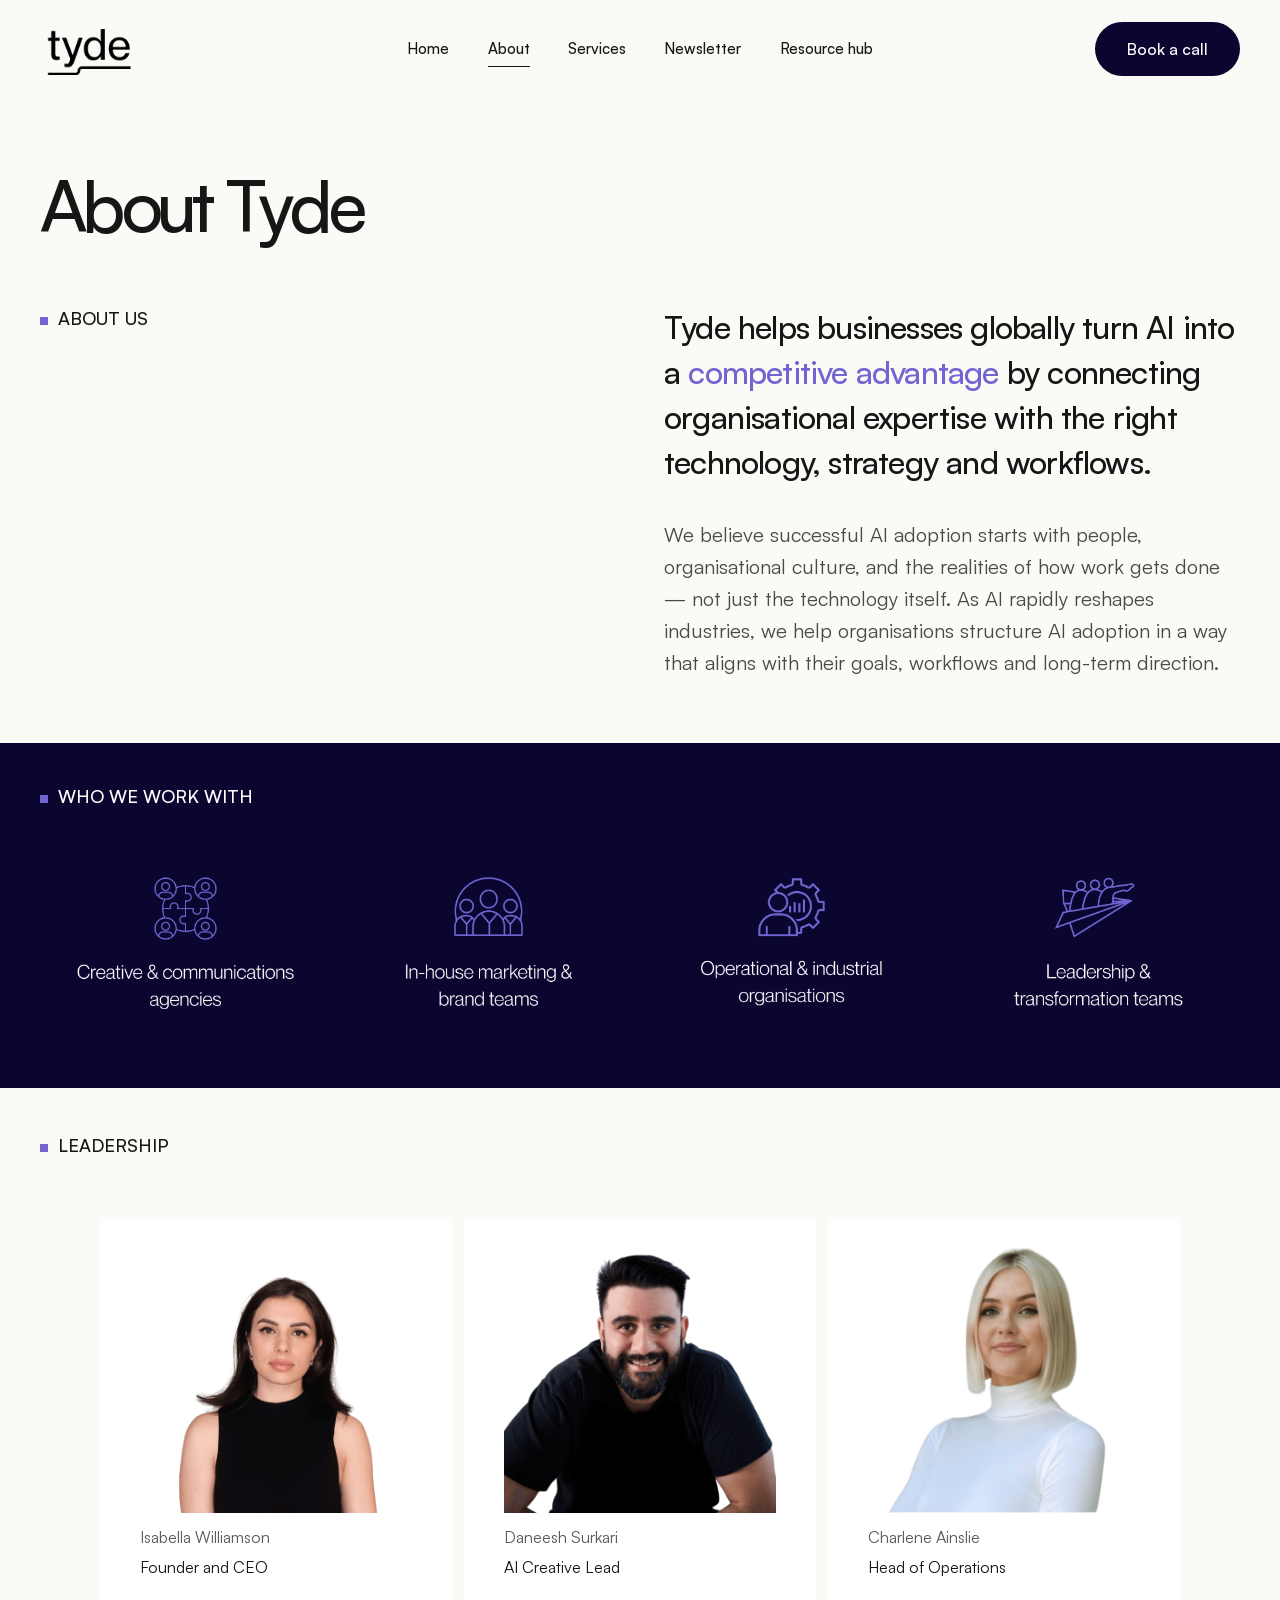
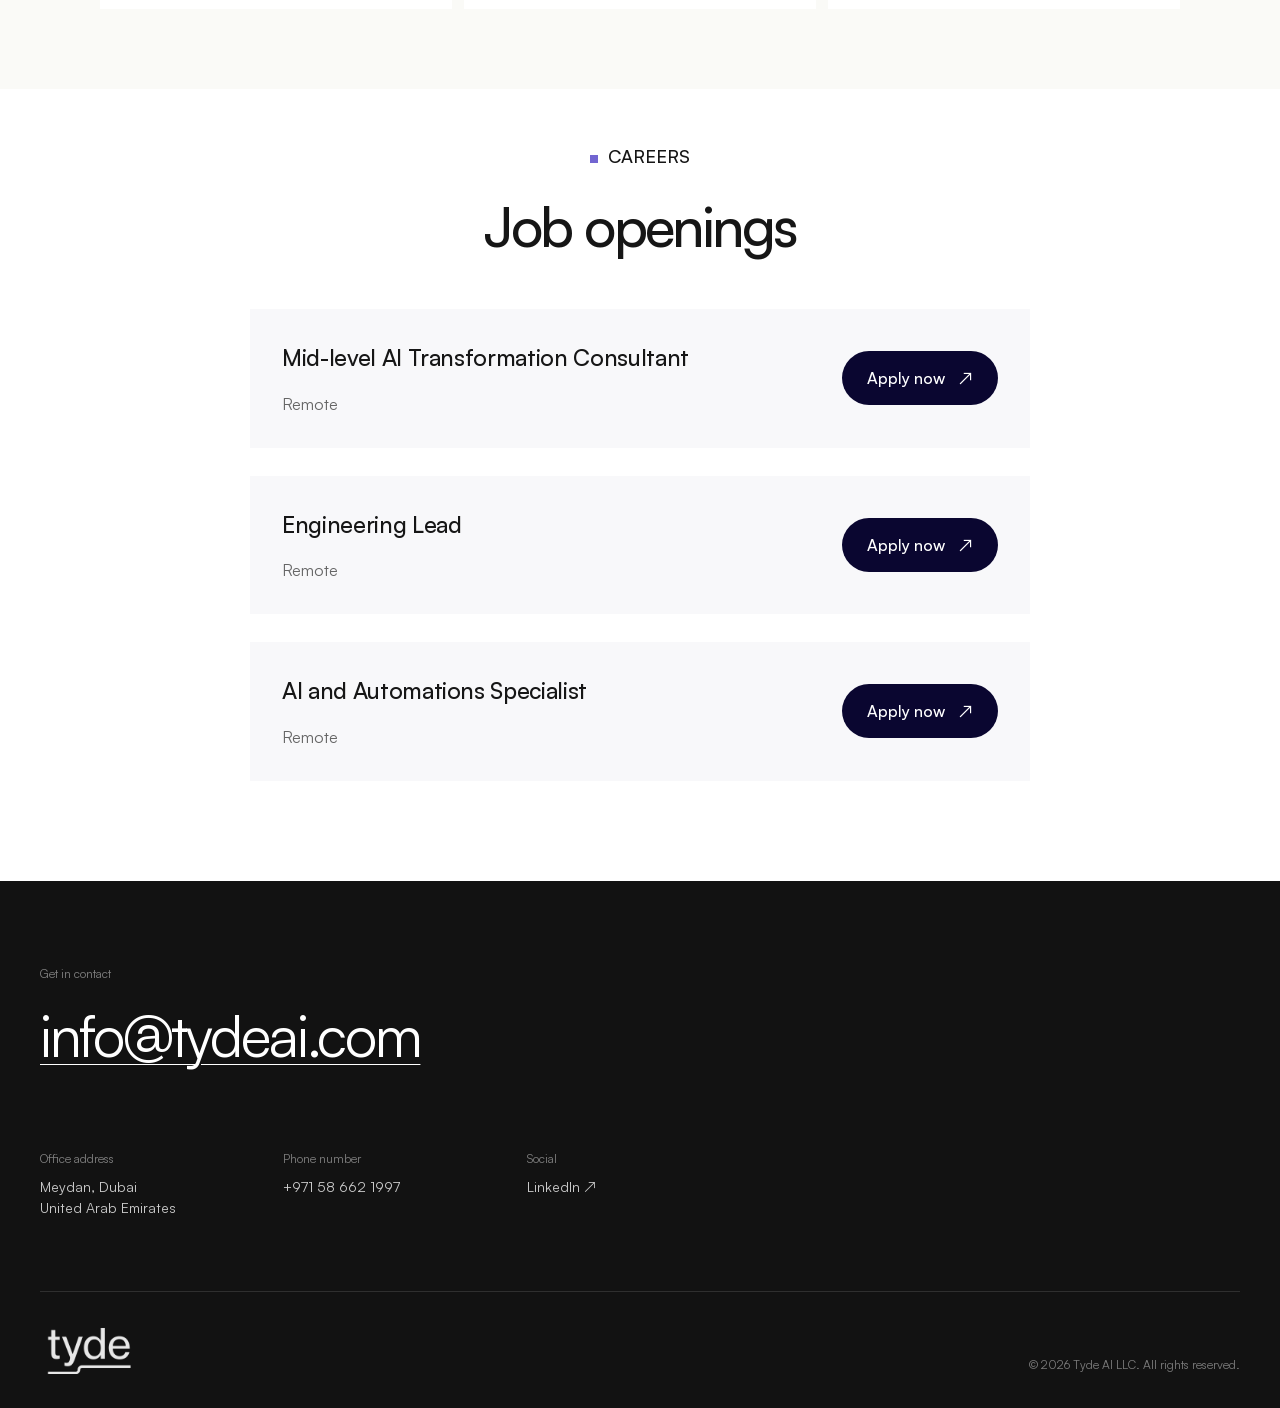
==== commit 337b4fc1: "minor update" ====
--- a/about/index.html
+++ b/about/index.html
@@ -29,7 +29,7 @@
           <a href="../resources/">Resource hub</a>
           <a class="mobile-nav-cta" href="#contact">Book a call ↗</a>
         </nav>
-        <a class="button button--dark header-cta" href="#contact">Book a call</a>
+        <a class="button button--dark header-cta" href="../contact-us/">Book a call</a>
       </div>
     </header>
     <main id="main-content">
